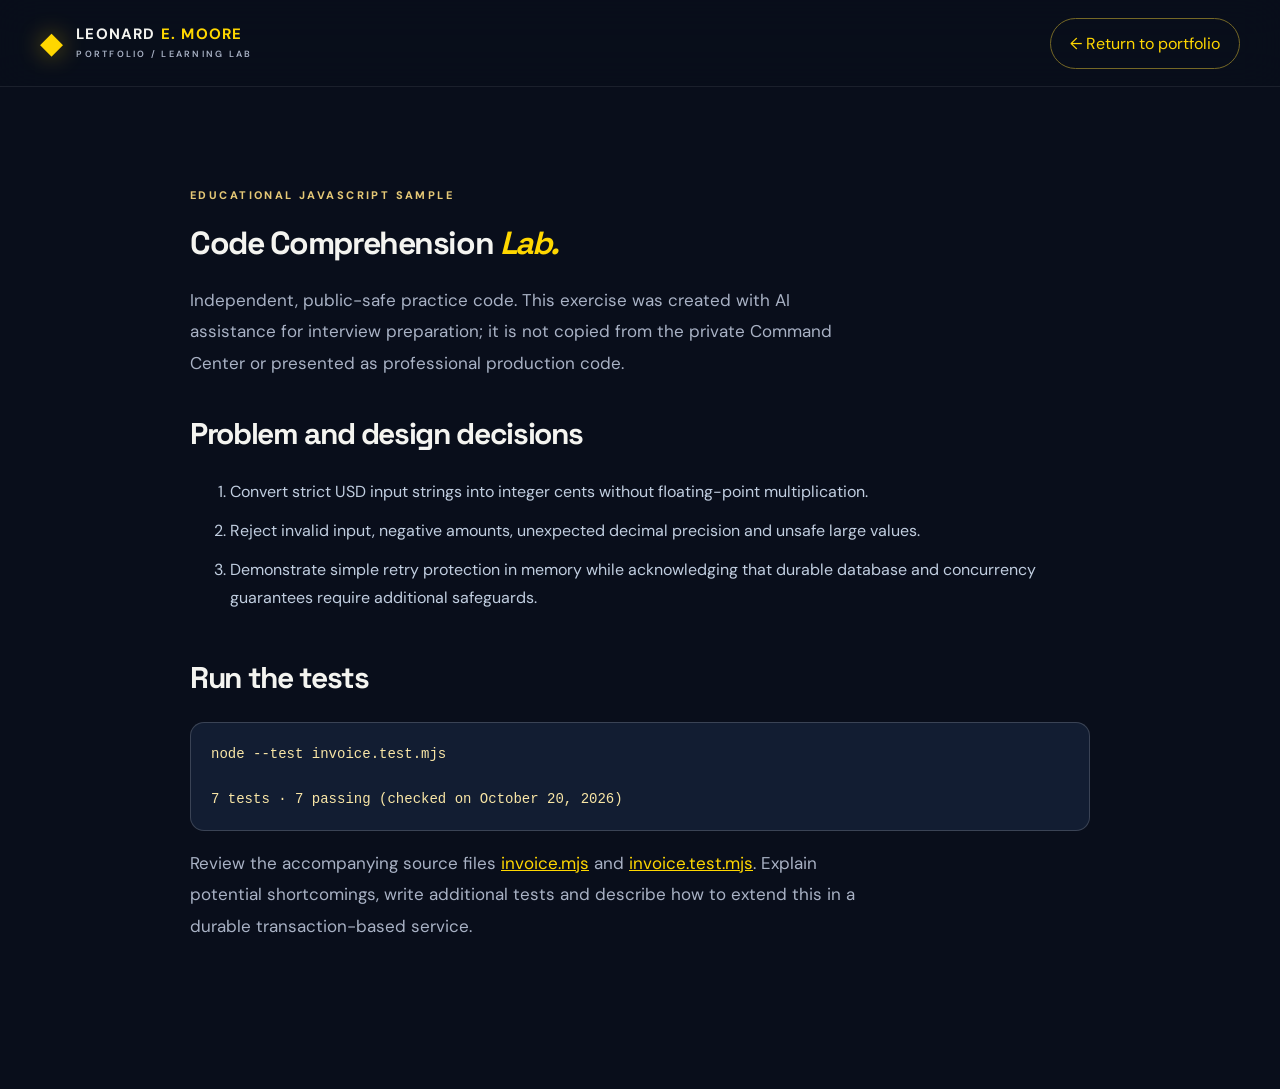
==== samples/index.html @ 372a8300 "Add samples/index.html to portfolio" ====
<!doctype html><html lang="en"><head><meta charset="utf-8"><meta name="viewport" content="width=device-width, initial-scale=1"><title>Code Comprehension Lab | Leonard E. Moore</title><link rel="stylesheet" href="../styles.css"><style>.lab{max-width:900px;padding-top:90px;padding-bottom:130px}.lab pre{background:#121d32;color:#f9e6a6;padding:20px;border:1px solid #ffffff2b;border-radius:14px;overflow:auto;font-size:14px;line-height:1.6}.lab li{padding-bottom:12px;color:#c1cee0;line-height:1.7}.lab h2{margin-top:35px;font-size:30px}</style></head><body><header class="nav-wrap"><nav class="nav container"><a class="brand" href="../index.html"><span class="diamond">◆</span><span>LEONARD <b>E. MOORE</b><small>PORTFOLIO / LEARNING LAB</small></span></a><a class="nav-contact" href="../index.html#work">← Return to portfolio</a></nav></header><main class="lab container"><p class="eyebrow">EDUCATIONAL JAVASCRIPT SAMPLE</p><h1>Code Comprehension <em style="color:#FFD700">Lab.</em></h1><p class="lede">Independent, public-safe practice code. This exercise was created with AI assistance for interview preparation; it is not copied from the private Command Center or presented as professional production code.</p><h2>Problem and design decisions</h2><ol><li>Convert strict USD input strings into integer cents without floating-point multiplication.</li><li>Reject invalid input, negative amounts, unexpected decimal precision and unsafe large values.</li><li>Demonstrate simple retry protection in memory while acknowledging that durable database and concurrency guarantees require additional safeguards.</li></ol><h2>Run the tests</h2><pre>node --test invoice.test.mjs

7 tests · 7 passing (checked on October 20, 2026)</pre><p class="lede">Review the accompanying source files <a href="invoice.mjs" style="color:#FFD700;text-decoration:underline">invoice.mjs</a> and <a href="invoice.test.mjs" style="color:#FFD700;text-decoration:underline">invoice.test.mjs</a>. Explain potential shortcomings, write additional tests and describe how to extend this in a durable transaction-based service.</p></main></body></html>
---- styles.css ----
@import url('https://fonts.googleapis.com/css2?family=DM+Sans:wght@400;500;600;700;800&family=Space+Grotesk:wght@400;500;600;700&display=swap');
:root{--bg:#090e1b;--bg2:#11182a;--card:#151e32;--edge:#30394b;--gold:#ffd700;--soft:#e5c876;--white:#f4f4f0;--muted:#a9b2c5;--navy:#0a0a23;--content:1200px}*{box-sizing:border-box}html{scroll-behavior:smooth}body{margin:0;background:var(--bg);color:var(--white);font-family:'DM Sans',system-ui,-apple-system,Arial,sans-serif}h1,h2,h3{font-family:'Space Grotesk',system-ui,sans-serif;letter-spacing:-.045em}a{color:inherit;text-decoration:none}a:focus-visible,button:focus-visible{outline:3px solid var(--gold);outline-offset:4px}.container{width:min(calc(100% - 64px),var(--content));margin-inline:auto}.skip{position:absolute;top:-80px;left:10px;background:var(--gold);color:#111;z-index:999;padding:12px}.skip:focus{top:12px}.nav-wrap{z-index:40;position:sticky;top:0;border-bottom:1px solid rgba(255,255,255,.08);background:rgba(9,14,27,.86);backdrop-filter:blur(20px)}.nav{height:86px;display:flex;align-items:center;justify-content:space-between;gap:28px}.brand{display:flex;align-items:center;gap:12px;line-height:1.1;font-size:15px;letter-spacing:.08em;font-weight:700;white-space:nowrap}.brand b{color:var(--gold)}.brand small{display:block;font-size:9px;letter-spacing:.25em;font-weight:600;color:var(--muted);margin-top:8px}.diamond{color:var(--gold);font-size:30px;filter:drop-shadow(0 0 12px rgba(255,215,0,.48))}.nav-links{display:flex;align-items:center;gap:32px;font-size:13px;font-weight:700;color:#d0d8ea}.nav-links a:hover,.footer a:hover{color:var(--gold)}.nav-contact{border:1px solid #756826;border-radius:100px;padding:14px 19px;color:var(--gold)}.menu{display:none}.hero{min-height:730px;padding-top:115px;padding-bottom:100px;display:grid;grid-template-columns:1.05fr .95fr;align-items:center;gap:55px}.eyebrow,.section-label{font-size:11px;letter-spacing:.22em;font-weight:800;color:var(--soft)}.status-dot{display:inline-block;background:var(--gold);width:7px;height:7px;box-shadow:0 0 15px var(--gold);border-radius:100%;vertical-align:middle;margin-right:10px}.hero h1{font-size:clamp(50px,5.2vw,84px);line-height:1.03;margin:26px 0 23px;font-weight:700}.hero h1 em,h2 em{font-style:normal;color:var(--gold)}.lede{color:var(--muted);font-size:17px;line-height:1.85;max-width:680px}.lede strong{color:#fff}.actions{display:flex;gap:11px;flex-wrap:wrap;margin-top:35px}.btn{border-radius:8px;padding:16px 21px;display:inline-flex;justify-content:space-between;align-items:center;gap:22px;font-size:13px;font-weight:800;transition:transform .2s,background .2s}.btn:hover{transform:translateY(-3px)}.primary{color:#0a0a23;background:linear-gradient(120deg,#ffe978,#ffd700,#c99c2a);box-shadow:0 10px 50px #ffd70018}.secondary{background:#fff1;border:1px solid #ffffff36}.hero-facts{display:flex;gap:22px;margin-top:62px}.hero-facts div{flex:1;border-left:1px solid #ffffff38;padding-left:16px}.hero-facts b{display:block;font-family:'Space Grotesk';font-size:21px;color:var(--gold)}.hero-facts span,.hero-facts small{display:block;font-size:11px;margin-top:7px}.hero-facts small{color:var(--muted);line-height:1.3}.hero-visual{position:relative;min-height:495px;display:flex;align-items:center;justify-content:center;isolation:isolate}.orb{position:absolute;z-index:-1;border-radius:50%;filter:blur(11px)}.orb-a{width:320px;height:320px;top:3%;left:0;background:radial-gradient(circle,#3b385c,transparent 70%)}.orb-b{width:320px;height:320px;bottom:-8%;right:-3%;background:radial-gradient(circle,#be9b2060,transparent 70%)}.window{width:100%;max-width:560px;background:#10182a;border:1px solid #64634a;border-radius:18px;overflow:hidden;box-shadow:0 45px 120px #0009,0 0 0 10px #ffffff05;transform:perspective(1300px) rotateY(-7deg) rotateX(2deg)}.window-top{height:50px;border-bottom:1px solid #ffffff1c;display:flex;justify-content:space-between;align-items:center;padding:0 19px}.window-brand{font-size:11px;font-weight:900;letter-spacing:.12em}.window-brand i{color:var(--gold);font-style:normal;font-size:18px;margin-right:8px}.window-light{font-size:8px;color:#aeb8c9;letter-spacing:.12em}.window-body{display:grid;grid-template-columns:63px 1fr;min-height:330px}.side{background:#0b1221;border-right:1px solid #ffffff12;display:flex;flex-direction:column;gap:19px;padding:25px 21px}.side span{height:18px;width:18px;border:1px solid #6e7484;border-radius:5px}.side .side-hi{background:#e0c340;border-color:#e0c340}.board{padding:22px}.board-head small,.minicards small{color:#a9b5c7;font-size:9px;letter-spacing:.12em}.board-head b{display:block;font-size:21px;font-family:'Space Grotesk';margin-top:7px}.minicards{display:grid;grid-template-columns:repeat(3,1fr);gap:11px;margin-top:20px}.minicards>div{background:#18233a;border:1px solid #ffffff10;border-radius:8px;padding:13px}.minicards b{font-size:26px;display:block;margin-top:5px;color:#f3dd8e}.mini-line{display:block;height:3px;background:linear-gradient(to right,#fbd345,#42617c);margin-top:12px;border-radius:3px}.timeline{margin-top:16px;background:#151f33;border-radius:9px;padding:15px}.timeline-title{color:#b8c2d7;font-size:10px;font-weight:800;margin-bottom:11px}.step{display:flex;align-items:center;gap:12px;padding:8px;border-bottom:1px solid #ffffff12}.step span{color:var(--gold);font-weight:700;font-size:10px}.step b{font-weight:600;font-size:11px;flex:1}.step i{color:#a5dfb5;font-style:normal}.step.last{border-bottom:0}.visual-caption{position:absolute;bottom:0;left:12%;font-size:10px;color:#9da9b9;letter-spacing:.08em}.ticker{border-top:1px solid #ffffff20;border-bottom:1px solid #ffffff20;background:#0e1526;overflow:hidden}.ticker-inner{margin:auto;max-width:1280px;padding:19px 28px;display:flex;gap:25px;align-items:center;justify-content:center;white-space:nowrap;font-weight:800;font-size:10px;letter-spacing:.13em;color:#c5cfdf}.ticker span{color:var(--gold)}.section{padding-top:115px;padding-bottom:118px;scroll-margin-top:85px}.section-label{margin-bottom:24px}.section-heading{display:flex;justify-content:space-between;gap:40px;align-items:end;margin-bottom:55px}.section h2{font-size:clamp(39px,4.1vw,62px);line-height:1.06;margin:0}.section-heading p{color:var(--muted);line-height:1.8;font-size:15px;max-width:430px;margin:0}.feature{border:1px solid #6c612d80;border-radius:21px;display:grid;grid-template-columns:1.13fr .87fr;background:radial-gradient(ellipse at top right,#51432138,transparent 42%),#111a2d;overflow:hidden}.feature-copy{padding:46px}.tags{display:flex;gap:8px;flex-wrap:wrap}.tag{font-size:9px;font-weight:800;letter-spacing:.12em;border:1px solid #ffffff3a;color:#c9d1e1;border-radius:30px;padding:8px 10px}.tag.gold{color:#0b101a;background:var(--gold);border-color:var(--gold)}.feature h3{font-size:40px;line-height:1.1;margin:25px 0 18px}.feature p,.project-card p,.case-grid p,.about-grid p{line-height:1.83;color:#afbad0;font-size:14px}.feature-list{list-style:none;padding:0;margin:26px 0}.feature-list li{color:#dde3ec;margin:13px 0;font-size:13px}.feature-list li:before{content:'◆';font-size:9px;color:var(--gold);margin-right:12px}.note{background:#0b1224;border-left:3px solid #dabd4a;padding:17px;font-size:12px;line-height:1.7;color:#bec7d6;margin-bottom:26px}.note strong{color:#f0d166}.text-link{color:var(--gold);font-weight:800;font-size:13px}.text-link:hover{text-decoration:underline}.feature-art{display:grid;place-items:center;background:radial-gradient(circle at center,#5049273d,transparent 65%);border-left:1px solid #ffffff12;padding:40px}.vertical-flow{width:100%;max-width:260px}.vertical-flow>span{color:#d3c58d;font-size:10px;letter-spacing:.2em}.vertical-flow>div{display:flex;align-items:center;justify-content:space-between;padding:18px 20px;background:#18243d;border:1px solid #5e5c40;border-radius:9px;font-size:17px;font-weight:700}.vertical-flow small{font-size:9px;color:#bfcbdd}.vertical-flow i{display:block;color:#f0c843;font-style:normal;text-align:center;padding:4px}.project-grid{display:grid;grid-template-columns:1fr 1fr;gap:19px;margin-top:20px}.project-card{border:1px solid #ffffff26;background:#131c30;border-radius:17px;padding:34px;min-height:275px}.card-top{display:flex;align-items:center;justify-content:space-between}.icon-disc{display:grid;place-items:center;width:50px;height:50px;border:1px solid #c2a73b;color:var(--gold);font-size:16px;border-radius:11px;font-weight:800}.project-card h3{font-size:24px;margin-bottom:0}.small-muted{font-size:12px!important;color:#8493ac!important}.dark-section{background:#0d1425;border-top:1px solid #ffffff17;border-bottom:1px solid #ffffff17}.case-grid{display:grid;grid-template-columns:1.2fr .8fr;gap:50px}.case-main h3{font-size:30px;margin:0 0 18px}.case-main strong{color:#f5e2a3}.case-sidebar{display:grid;grid-template-columns:1fr 1fr;gap:13px}.case-sidebar>div{padding:23px;border:1px solid #ffffff23;border-radius:12px;background:#141e32}.case-sidebar small{display:block;color:#d8c477;font-size:10px;letter-spacing:.14em;margin-bottom:17px}.case-sidebar strong{font-size:13px;line-height:1.6}.source-note{font-size:11px!important;color:#90a0b5!important;margin-top:35px}.values-grid{display:grid;grid-template-columns:repeat(4,1fr);gap:20px}.values-grid article{border-top:2px solid #88702a;padding-top:22px}.values-grid article>span{font-size:12px;color:var(--gold);font-weight:900}.values-grid h3{font-size:22px}.values-grid p{font-size:13px;color:#afbad0;line-height:1.8}.about-section{background:linear-gradient(130deg,#182038,#080d19)}.about-grid{display:grid;grid-template-columns:1fr 1fr;gap:90px}.about-grid p{font-size:16px}.footer{min-height:190px;display:flex;align-items:center;justify-content:space-between;gap:30px}.footer p{font-size:13px;color:#aab5ca}.footer a{color:var(--gold);font-weight:700;font-size:13px}@media(max-width:1100px){.hero{grid-template-columns:1fr;gap:35px;padding-top:75px}.hero-visual{max-width:720px;width:100%;margin:auto}.values-grid{grid-template-columns:repeat(2,1fr)}}@media(max-width:760px){.container{width:min(calc(100% - 34px),var(--content))}.nav{height:69px}.brand{font-size:12px}.diamond{font-size:24px}.nav-links{display:none;position:absolute;left:0;right:0;top:69px;flex-direction:column;align-items:stretch;padding:20px;background:#0a1223;border-bottom:1px solid #ffffff22}.nav-links.show{display:flex}.menu{display:block;background:transparent;border:1px solid #77818f;border-radius:9px;color:white;padding:9px 13px}.hero{padding-top:55px;padding-bottom:50px;min-height:0}.hero h1{font-size:clamp(43px,12vw,64px)}.lede{font-size:15px}.hero-facts{margin-top:35px;gap:10px}.hero-facts div{padding-left:9px}.hero-facts b{font-size:15px}.hero-facts span,.hero-facts small{font-size:10px}.hero-visual{min-height:405px}.window{transform:none}.ticker-inner{overflow:auto;justify-content:start}.section{padding-top:73px;padding-bottom:75px}.section-heading{display:block;margin-bottom:35px}.section-heading p{margin-top:22px}.feature,.case-grid,.about-grid,.project-grid{grid-template-columns:1fr}.feature-copy{padding:25px}.feature-art{border-left:0;border-top:1px solid #ffffff24;padding:35px}.feature h3{font-size:32px}.project-card{min-height:auto}.values-grid{grid-template-columns:1fr 1fr}.case-grid{gap:20px}.footer{padding-block:35px;display:block}.footer>div{margin-bottom:15px}}@media(max-width:400px){.values-grid,.case-sidebar{grid-template-columns:1fr}.minicards{gap:5px}.board{padding:12px}.window-body{grid-template-columns:38px 1fr}.side{padding:20px 10px}.hero-visual{min-height:360px}.visual-caption{bottom:-15px}.actions .btn{width:100%}}@media(prefers-reduced-motion:reduce){html{scroll-behavior:auto}.btn{transition:none}}
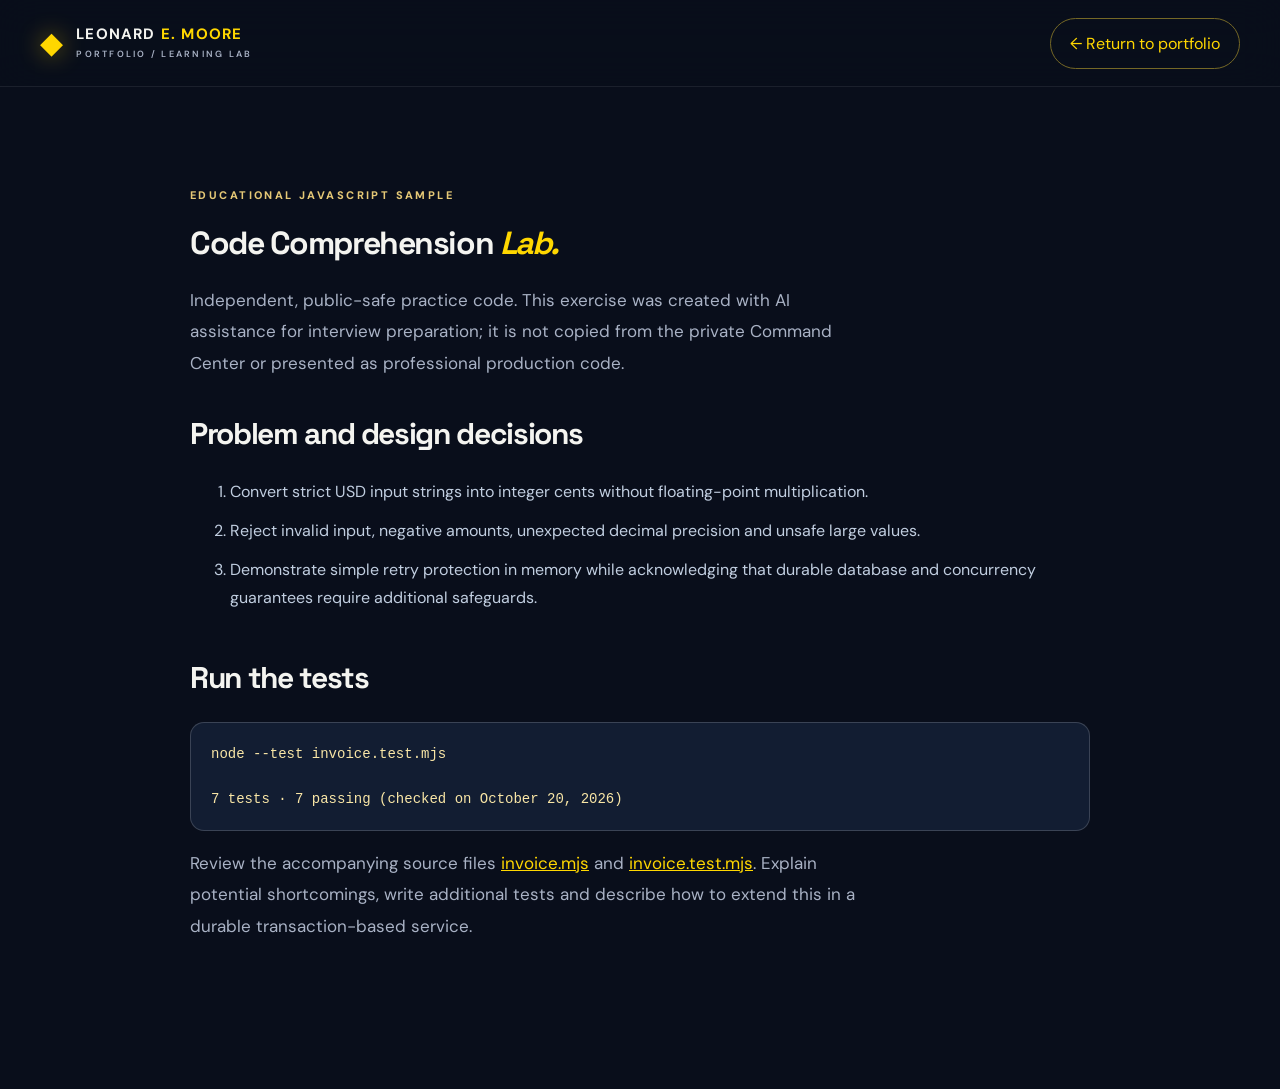
==== commit 85270693: "Build accessible cinematic motion for portfolio and code lab" ====
--- a/samples/index.html
+++ b/samples/index.html
@@ -1,3 +1,3 @@
-<!doctype html><html lang="en"><head><meta charset="utf-8"><meta name="viewport" content="width=device-width, initial-scale=1"><title>Code Comprehension Lab | Leonard E. Moore</title><link rel="stylesheet" href="../styles.css"><style>.lab{max-width:900px;padding-top:90px;padding-bottom:130px}.lab pre{background:#121d32;color:#f9e6a6;padding:20px;border:1px solid #ffffff2b;border-radius:14px;overflow:auto;font-size:14px;line-height:1.6}.lab li{padding-bottom:12px;color:#c1cee0;line-height:1.7}.lab h2{margin-top:35px;font-size:30px}</style></head><body><header class="nav-wrap"><nav class="nav container"><a class="brand" href="../index.html"><span class="diamond">◆</span><span>LEONARD <b>E. MOORE</b><small>PORTFOLIO / LEARNING LAB</small></span></a><a class="nav-contact" href="../index.html#work">← Return to portfolio</a></nav></header><main class="lab container"><p class="eyebrow">EDUCATIONAL JAVASCRIPT SAMPLE</p><h1>Code Comprehension <em style="color:#FFD700">Lab.</em></h1><p class="lede">Independent, public-safe practice code. This exercise was created with AI assistance for interview preparation; it is not copied from the private Command Center or presented as professional production code.</p><h2>Problem and design decisions</h2><ol><li>Convert strict USD input strings into integer cents without floating-point multiplication.</li><li>Reject invalid input, negative amounts, unexpected decimal precision and unsafe large values.</li><li>Demonstrate simple retry protection in memory while acknowledging that durable database and concurrency guarantees require additional safeguards.</li></ol><h2>Run the tests</h2><pre>node --test invoice.test.mjs
+<!doctype html><html lang="en"><head><meta charset="utf-8"><meta name="viewport" content="width=device-width, initial-scale=1"><title>Code Comprehension Lab | Leonard E. Moore</title><link rel="stylesheet" href="../styles.css"><style>.lab{max-width:900px;padding-top:90px;padding-bottom:130px}.lab pre{background:#121d32;color:#f9e6a6;padding:20px;border:1px solid #ffffff2b;border-radius:14px;overflow:auto;font-size:14px;line-height:1.6}.lab li{padding-bottom:12px;color:#c1cee0;line-height:1.7}.lab h2{margin-top:35px;font-size:30px}</style><link rel="stylesheet" href="../motion.css"></head><body><header class="nav-wrap"><nav class="nav container"><a class="brand" href="../index.html"><span class="diamond">◆</span><span>LEONARD <b>E. MOORE</b><small>PORTFOLIO / LEARNING LAB</small></span></a><a class="nav-contact" href="../index.html#work">← Return to portfolio</a></nav></header><main class="lab container"><p class="eyebrow">EDUCATIONAL JAVASCRIPT SAMPLE</p><h1>Code Comprehension <em style="color:#FFD700">Lab.</em></h1><p class="lede">Independent, public-safe practice code. This exercise was created with AI assistance for interview preparation; it is not copied from the private Command Center or presented as professional production code.</p><h2>Problem and design decisions</h2><ol><li>Convert strict USD input strings into integer cents without floating-point multiplication.</li><li>Reject invalid input, negative amounts, unexpected decimal precision and unsafe large values.</li><li>Demonstrate simple retry protection in memory while acknowledging that durable database and concurrency guarantees require additional safeguards.</li></ol><h2>Run the tests</h2><pre>node --test invoice.test.mjs
 
-7 tests · 7 passing (checked on October 20, 2026)</pre><p class="lede">Review the accompanying source files <a href="invoice.mjs" style="color:#FFD700;text-decoration:underline">invoice.mjs</a> and <a href="invoice.test.mjs" style="color:#FFD700;text-decoration:underline">invoice.test.mjs</a>. Explain potential shortcomings, write additional tests and describe how to extend this in a durable transaction-based service.</p></main></body></html>+7 tests · 7 passing (checked on October 20, 2026)</pre><p class="lede">Review the accompanying source files <a href="invoice.mjs" style="color:#FFD700;text-decoration:underline">invoice.mjs</a> and <a href="invoice.test.mjs" style="color:#FFD700;text-decoration:underline">invoice.test.mjs</a>. Explain potential shortcomings, write additional tests and describe how to extend this in a durable transaction-based service.</p></main><script src="../motion.js" defer></script></body></html>
--- a/motion.css
+++ b/motion.css
@@ -0,0 +1,32 @@
+
+/* Leonard E. Moore — signature motion layer. No motion on reduced-motion devices. */
+@media(prefers-reduced-motion:no-preference){
+body.motion-ready .hero-copy>.eyebrow,body.motion-ready .lab>.eyebrow{animation:lm-rise .56s cubic-bezier(.2,.7,.2,1) both}
+body.motion-ready .hero-copy>h1,body.motion-ready .lab>h1{animation:lm-rise .78s .1s cubic-bezier(.2,.7,.2,1) both}
+body.motion-ready .hero-copy>.lede,body.motion-ready .lab>.lede{animation:lm-rise .75s .21s cubic-bezier(.2,.7,.2,1) both}
+body.motion-ready .hero-copy>.actions{animation:lm-rise .76s .29s cubic-bezier(.2,.7,.2,1) both}
+body.motion-ready .hero-visual{animation:lm-arrive 1.08s .12s cubic-bezier(.2,.7,.2,1) both}
+body.motion-ready .orb-a{animation:lm-float 18s ease-in-out infinite alternate}
+body.motion-ready .orb-b{animation:lm-float 23s -8s ease-in-out infinite alternate-reverse}
+.lm-reveal{opacity:0;transform:translate3d(0,25px,0);transition:opacity .8s cubic-bezier(.2,.7,.2,1),transform .8s cubic-bezier(.2,.7,.2,1);transition-delay:var(--lm-delay,0ms)}
+.lm-reveal.lm-visible{opacity:1;transform:none}
+.lm-progress{position:fixed;left:0;top:0;width:100%;height:3px;background:linear-gradient(90deg,#ffd700,#ab9afc);transform:scaleX(0);transform-origin:left center;z-index:100;pointer-events:none}
+.project-card,.feature,.window{transition:transform .42s cubic-bezier(.2,.7,.2,1),border-color .35s,box-shadow .42s}
+@media(hover:hover){
+.project-card:hover,.feature:hover{transform:translate3d(0,-5px,0);border-color:#ffd70075}
+.window:hover{transform:perspective(1300px) rotateY(-4deg) rotateX(1deg) translate3d(0,-6px,0)}
+.btn:hover{transform:translate3d(0,-3px,0)}
+}
+@keyframes lm-rise{from{opacity:0;transform:translate3d(0,23px,0)}to{opacity:1;transform:none}}
+@keyframes lm-arrive{from{opacity:0;transform:translate3d(22px,12px,0) scale(.97)}to{opacity:1;transform:none}}
+@keyframes lm-float{from{transform:translate3d(-8px,0,0) scale(1)}to{transform:translate3d(12px,-12px,0) scale(1.09)}}
+}
+@media(prefers-reduced-motion:reduce){
+html{scroll-behavior:auto!important}
+.lm-reveal{opacity:1!important;transform:none!important;transition:none!important}
+.lm-progress{display:none!important}
+.orb-a,.orb-b,.hero-visual,.window,.project-card,.feature,.btn{animation:none!important;transition:none!important}
+}
+@media(hover:none){
+.project-card:hover,.feature:hover,.btn:hover{transform:none!important}
+}
